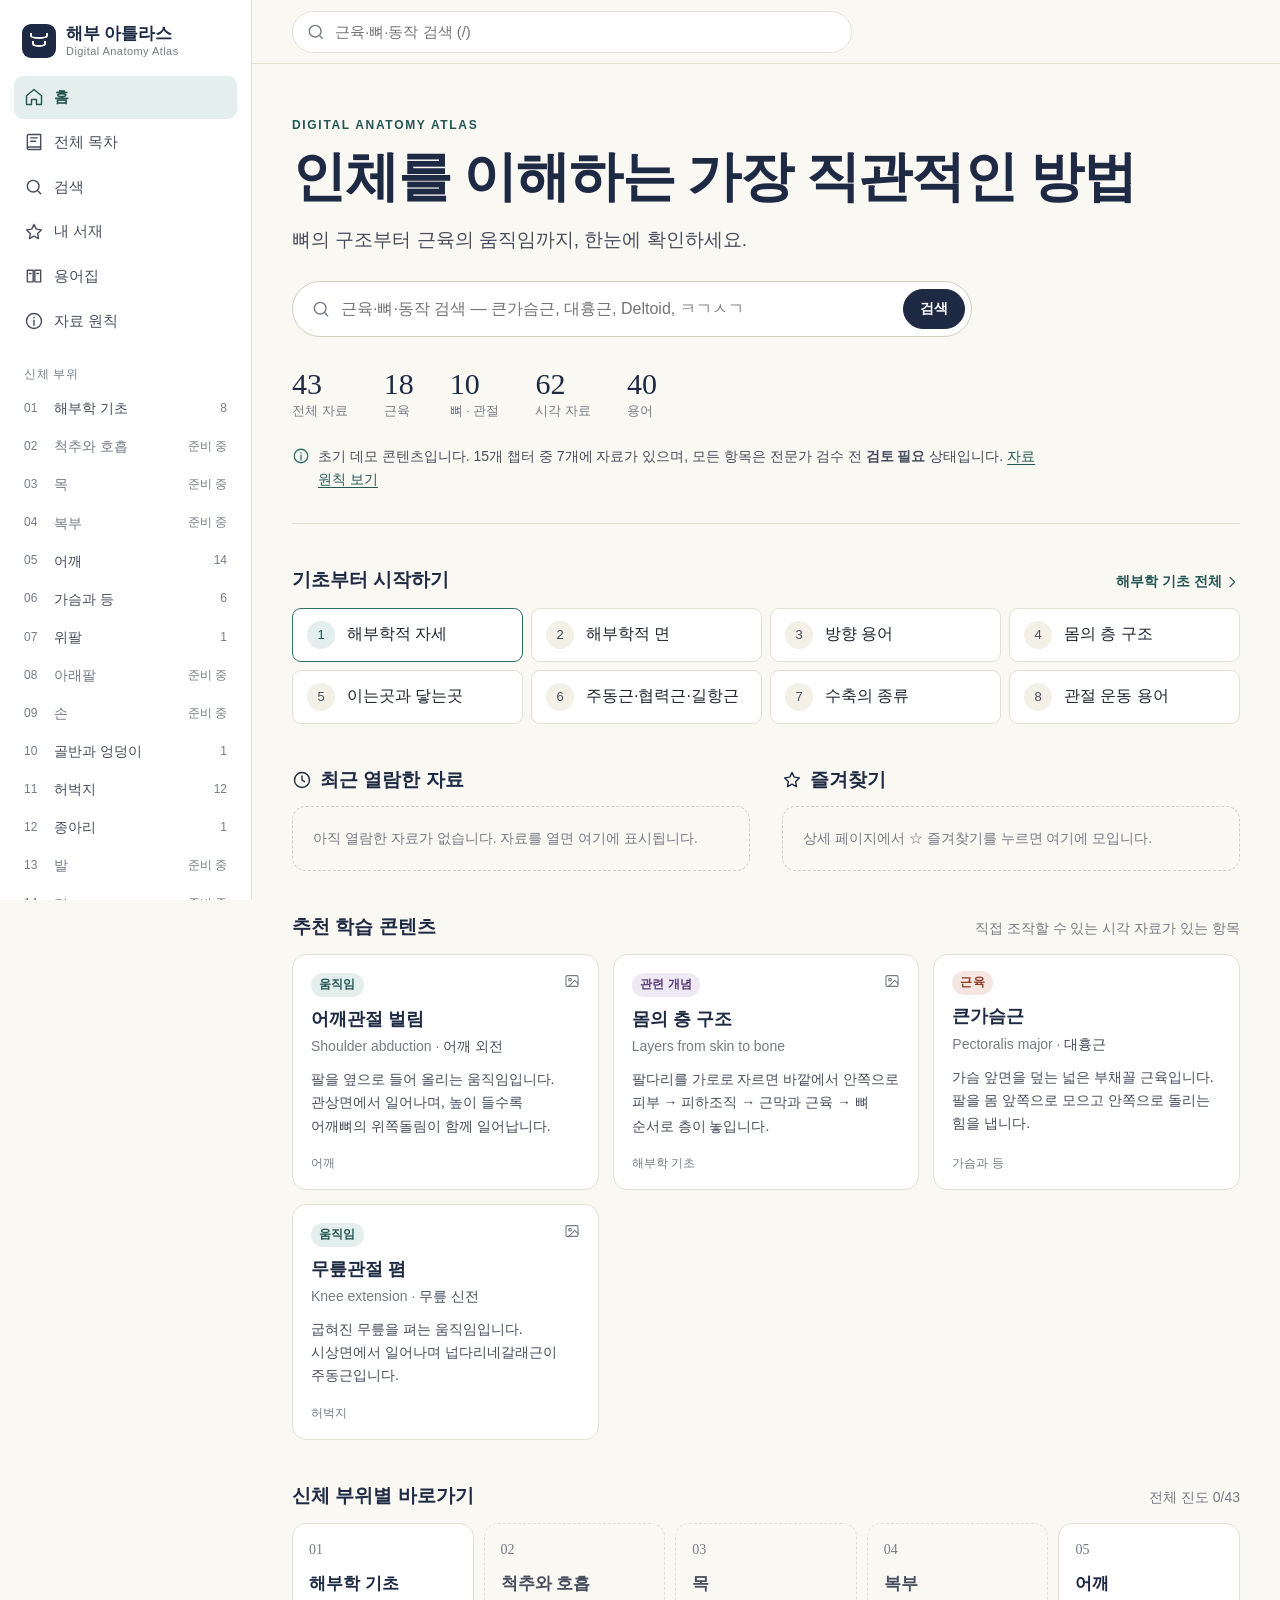
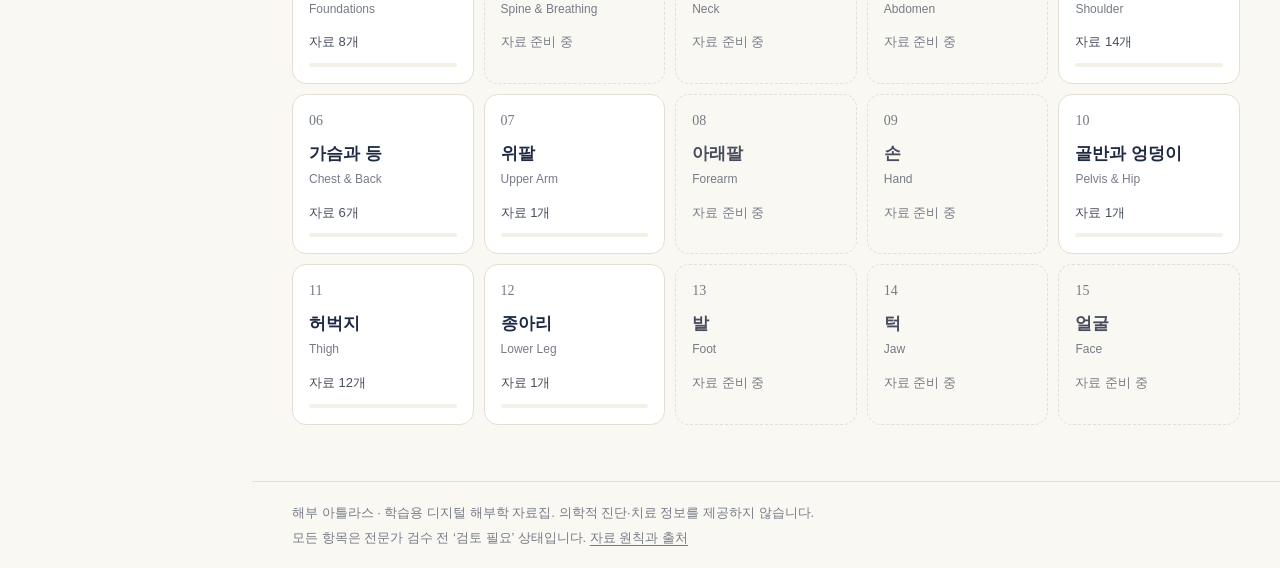
==== index.html @ 22fb19ae "백업: 전수 보완 작업 전 상태 (어깨세모근 도판·3D 모델 포함) Co-Authored-By: Claude Opus 5.5 <noreply@anthropic.com>" ====
<!doctype html>
<html lang="ko">
<head>
  <meta charset="utf-8">
  <meta name="viewport" content="width=device-width, initial-scale=1, viewport-fit=cover">
  <title>해부 아틀라스 — 디지털 해부학 자료집</title>
  <meta name="description" content="뼈의 구조부터 근육의 움직임까지 — 검색하고, 겹쳐 보고, 프레임 단위로 움직임을 학습하는 디지털 해부학 아틀라스">
  <meta name="theme-color" content="#FAF8F3">
  <link rel="icon" href="data:image/svg+xml,%3Csvg xmlns='http://www.w3.org/2000/svg' viewBox='0 0 32 32'%3E%3Crect width='32' height='32' rx='7' fill='%231E2A44'/%3E%3Cpath d='M16 6v20M9 11c4 2 10 2 14 0M10 19c4 2 8 2 12 0' stroke='%23FAF8F3' stroke-width='2.4' fill='none' stroke-linecap='round'/%3E%3C/svg%3E">
  <link rel="stylesheet" href="assets/css/app.css">
</head>
<body>
  <a class="skip" href="#view">본문 바로가기</a>
  <div class="app">
    <aside class="sidebar" aria-label="주 메뉴">
      <a class="brand" href="#/" aria-label="해부 아틀라스 홈">
        <span class="brand-mark" aria-hidden="true"></span>
        <span class="brand-text">해부 아틀라스<small>Digital Anatomy Atlas</small></span>
      </a>
      <nav class="side-nav" id="side-nav"></nav>
      <p class="side-label">신체 부위</p>
      <nav class="side-chapters" id="side-chapters" aria-label="신체 부위"></nav>
    </aside>

    <div class="main-col">
      <header class="topbar">
        <a class="brand brand-compact" href="#/" aria-label="해부 아틀라스 홈">
          <span class="brand-mark" aria-hidden="true"></span><span class="brand-text">해부 아틀라스</span>
        </a>
        <form class="top-search" id="top-search" role="search">
          <svg class="ico" viewBox="0 0 24 24" fill="none" stroke="currentColor" stroke-width="1.7" aria-hidden="true"><circle cx="11" cy="11" r="7"/><path d="m20 20-3.5-3.5"/></svg>
          <input type="search" placeholder="근육·뼈·동작 검색 (/)" aria-label="해부학 자료 검색" autocomplete="off" role="combobox" aria-expanded="false" aria-controls="suggest">
          <div class="suggest" id="suggest" role="listbox" hidden></div>
        </form>
      </header>
      <nav class="chapter-strip" id="chapter-strip" aria-label="신체 부위 바로가기"></nav>
      <main id="view" class="view" tabindex="-1">
        <p class="loading">자료를 불러오는 중…</p>
      </main>
      <footer class="footer">
        <p>해부 아틀라스 · 학습용 디지털 해부학 자료집. 의학적 진단·치료 정보를 제공하지 않습니다.</p>
        <p>모든 항목은 전문가 검수 전 ‘검토 필요’ 상태입니다. <a href="#/about">자료 원칙과 출처</a></p>
      </footer>
    </div>
  </div>
  <nav class="tabbar" id="tabbar" aria-label="하단 메뉴"></nav>
  <div class="toast" id="toast" role="status" aria-live="polite"></div>
  <!-- Three.js r170 (MIT) 로컬 사본. CDN으로 바꾸려면 경로를 https://cdn.jsdelivr.net/npm/three@0.170.0/build/three.module.js 등으로 교체 -->
  <script type="importmap">
    { "imports": { "three": "./vendor/three/three.module.js", "three/addons/": "./vendor/three/addons/" } }
  </script>
  <script type="module" src="assets/js/main.js"></script>
</body>
</html>
---- assets/css/app.css ----
/* =========================================================
   해부 아틀라스 — Design System
   Premium Medical Atlas × Minimal Editorial
   ========================================================= */
:root {
  --bg: #faf8f3;
  --surface: #ffffff;
  --surface-2: #f3f0e8;
  --line: #e4dfd3;
  --line-strong: #d2ccbe;
  --ink: #1f2430;
  --ink-2: #474d5c;
  --muted: #767b86;
  --navy: #1e2a44;
  --accent: #2f6f6a;
  --accent-ink: #235551;
  --accent-soft: #e4efed;
  --warm: #b0563f;
  --warn-bg: #fbf1de;
  --warn-ink: #7f540c;
  --ok-bg: #e5f1e6;
  --ok-ink: #2d6a35;
  --radius: 14px;
  --radius-sm: 9px;
  --side-w: 252px;
  --rail-w: 76px;
  --top-h: 64px;
  --tab-h: 62px;
  --gutter: clamp(16px, 4vw, 40px);
  --font: -apple-system, BlinkMacSystemFont, 'Apple SD Gothic Neo', 'Pretendard', 'Noto Sans KR', 'Malgun Gothic', 'Segoe UI', sans-serif;
  --serif: 'Iowan Old Style', 'Apple Garamond', 'Nanum Myeongjo', 'Noto Serif KR', Georgia, serif;
  color-scheme: light;
}

*, *::before, *::after { box-sizing: border-box; }
html { -webkit-text-size-adjust: 100%; scroll-padding-top: calc(var(--top-h) + 16px); }
body {
  margin: 0;
  background: var(--bg);
  color: var(--ink);
  font-family: var(--font);
  font-size: 16px;
  line-height: 1.65;
  word-break: keep-all;          /* 한글 어절 단위 줄바꿈 */
  overflow-wrap: break-word;
  -webkit-font-smoothing: antialiased;
}
h1, h2, h3 { line-height: 1.3; margin: 0; text-wrap: balance; }
p { margin: 0; }
a { color: inherit; text-decoration: none; }
button, input, select, textarea { font: inherit; color: inherit; }
img { max-width: 100%; display: block; }
code { font-family: ui-monospace, SFMono-Regular, Menlo, monospace; font-size: .86em; background: var(--surface-2); padding: .1em .35em; border-radius: 5px; word-break: break-all; }
:focus-visible { outline: 2px solid var(--accent); outline-offset: 2px; border-radius: 6px; }
.ico { width: 20px; height: 20px; flex: none; }
.skip { position: absolute; left: -999px; top: 8px; background: var(--navy); color: #fff; padding: 8px 14px; border-radius: 8px; z-index: 100; }
.skip:focus { left: 8px; }
[hidden] { display: none !important; }

/* ---------------- Layout ---------------- */
.sidebar {
  position: fixed; inset: 0 auto 0 0; width: var(--side-w);
  background: var(--surface); border-right: 1px solid var(--line);
  display: flex; flex-direction: column; padding: 20px 14px; overflow-y: auto; z-index: 30;
}
.main-col { margin-left: var(--side-w); min-height: 100vh; display: flex; flex-direction: column; }
.view { flex: 1; width: 100%; max-width: 1280px; margin: 0 auto; padding: 28px var(--gutter) 56px; outline: none; }
.footer { border-top: 1px solid var(--line); padding: 20px var(--gutter); color: var(--muted); font-size: 13px; display: grid; gap: 4px; }
.footer a { text-decoration: underline; text-underline-offset: 3px; }
.loading { color: var(--muted); padding: 40px 0; }

.brand { display: flex; align-items: center; gap: 10px; padding: 4px 8px 18px; }
.brand-mark {
  width: 34px; height: 34px; border-radius: 9px; background: var(--navy); flex: none; position: relative;
}
.brand-mark::before, .brand-mark::after { content: ''; position: absolute; left: 50%; border: 2px solid var(--bg); border-top: 0; border-radius: 0 0 50% 50%; transform: translateX(-50%); }
.brand-mark::before { top: 9px; width: 18px; height: 6px; }
.brand-mark::after { top: 17px; width: 14px; height: 6px; }
.brand-text { font-weight: 700; font-size: 17px; letter-spacing: -.01em; color: var(--navy); line-height: 1.2; white-space: nowrap; }
.brand-text small { display: block; font-weight: 500; font-size: 11px; color: var(--muted); letter-spacing: .04em; }

.side-nav { display: grid; gap: 2px; }
.side-nav a, .side-chapters a {
  display: flex; align-items: center; gap: 10px; padding: 9px 10px; border-radius: var(--radius-sm);
  color: var(--ink-2); font-size: 15px;
}
.side-nav a:hover, .side-chapters a:hover { background: var(--surface-2); color: var(--ink); }
.side-nav a.active, .side-chapters a.active { background: var(--accent-soft); color: var(--accent-ink); font-weight: 600; }
.side-label { font-size: 12px; color: var(--muted); letter-spacing: .06em; padding: 22px 10px 6px; }
.side-chapters { display: grid; gap: 1px; }
.side-chapters a { padding: 7px 10px; font-size: 14px; }
.sc-no { font-variant-numeric: tabular-nums; color: var(--muted); font-size: 12px; width: 20px; }
.sc-title { flex: 1; }
.sc-meta { font-size: 12px; color: var(--muted); }
.side-chapters a.is-empty .sc-title { color: var(--muted); }

.topbar {
  position: sticky; top: 0; z-index: 20; height: var(--top-h);
  display: flex; align-items: center; gap: 16px; padding: 0 var(--gutter);
  background: color-mix(in srgb, var(--bg) 92%, transparent); backdrop-filter: blur(10px);
  border-bottom: 1px solid var(--line);
}
.brand-compact { display: none; padding: 0; }
.top-search { position: relative; flex: 1; max-width: 560px; display: flex; align-items: center; }
.top-search > .ico { position: absolute; left: 14px; color: var(--muted); pointer-events: none; }
.top-search input {
  width: 100%; height: 42px; padding: 0 14px 0 42px; border: 1px solid var(--line); border-radius: 999px;
  background: var(--surface); font-size: 15px;
}
.top-search input:focus { outline: none; border-color: var(--accent); box-shadow: 0 0 0 3px var(--accent-soft); }
body.on-search .top-search { visibility: hidden; }
.suggest {
  position: absolute; top: 48px; left: 0; right: 0; background: var(--surface); border: 1px solid var(--line);
  border-radius: var(--radius); padding: 6px; box-shadow: 0 10px 30px rgba(31, 36, 48, .08); z-index: 40;
}
.suggest a { display: flex; align-items: baseline; gap: 10px; padding: 9px 12px; border-radius: 8px; }
.suggest a:hover, .suggest a.on { background: var(--surface-2); }
.suggest strong { font-weight: 600; }
.suggest span { color: var(--muted); font-size: 13px; flex: 1; white-space: nowrap; overflow: hidden; text-overflow: ellipsis; }
.suggest em { font-style: normal; font-size: 12px; color: var(--accent-ink); }
.suggest .sg-all { color: var(--accent-ink); font-size: 14px; border-top: 1px solid var(--line); border-radius: 0 0 8px 8px; margin-top: 4px; }

.chapter-strip { display: none; }
.tabbar { display: none; }

/* ---------------- Typography blocks ---------------- */
.eyebrow { font-size: 12px; letter-spacing: .14em; text-transform: uppercase; color: var(--accent-ink); font-weight: 600; margin-bottom: 10px; }
.page-head { margin-bottom: 28px; max-width: 760px; }
.page-title { font-family: var(--serif); font-weight: 600; font-size: clamp(24px, 4.4vw, 40px); color: var(--navy); letter-spacing: -.01em; }
.page-sub { color: var(--ink-2); margin-top: 10px; font-size: 16px; }
.block { margin-top: 44px; }
.block-head { display: flex; align-items: baseline; justify-content: space-between; gap: 12px; margin-bottom: 14px; flex-wrap: wrap; }
.block-title { font-size: 19px; font-weight: 700; color: var(--navy); display: flex; align-items: center; gap: 8px; margin-bottom: 14px; }
.block-head .block-title { margin-bottom: 0; }
.block-sub { color: var(--muted); font-size: 14px; }
.text-link { color: var(--accent-ink); font-size: 14px; font-weight: 600; display: inline-flex; align-items: center; gap: 2px; }
.text-link .ico { width: 16px; height: 16px; }
.text-link:hover { text-decoration: underline; text-underline-offset: 3px; }
.fine { font-size: 13px; color: var(--muted); margin-top: 10px; }
.muted { color: var(--muted); }
.count { font-size: 12px; color: var(--muted); font-weight: 500; margin-left: 4px; font-variant-numeric: tabular-nums; }

/* ---------------- Hero (dashboard) ---------------- */
.hero { padding: 24px 0 8px; border-bottom: 1px solid var(--line); padding-bottom: 32px; }
.hero-title { font-family: var(--serif); font-weight: 600; color: var(--navy); font-size: clamp(24px, 7.6vw, 54px); letter-spacing: -.02em; line-height: 1.18; }
.br-sm { display: none; }
.hero-sub { color: var(--ink-2); font-size: clamp(16px, 2vw, 19px); margin-top: 14px; }
.hero-search { margin-top: 26px; display: flex; align-items: center; gap: 8px; max-width: 680px; background: var(--surface); border: 1px solid var(--line-strong); border-radius: 999px; padding: 6px 6px 6px 18px; }
.hero-search:focus-within { border-color: var(--accent); box-shadow: 0 0 0 3px var(--accent-soft); }
.hero-search .ico { color: var(--muted); }
.hero-search input { flex: 1; min-width: 0; border: 0; outline: none; background: transparent; height: 42px; font-size: 16px; }
.stats { display: flex; flex-wrap: wrap; gap: 10px 36px; margin: 30px 0 0; }
.stats div { display: flex; flex-direction: column-reverse; }
.stats dt { color: var(--muted); font-size: 13px; }
.stats dd { margin: 0; font-family: var(--serif); font-size: 30px; color: var(--navy); font-variant-numeric: tabular-nums; line-height: 1.1; }
.hero-note { display: flex; gap: 8px; margin-top: 24px; font-size: 14px; color: var(--ink-2); max-width: 760px; }
.hero-note .ico { color: var(--accent); margin-top: 2px; width: 18px; height: 18px; }
.hero-note a { color: var(--accent-ink); text-decoration: underline; text-underline-offset: 3px; }

.path { list-style: none; padding: 0; margin: 0; display: grid; grid-template-columns: repeat(auto-fill, minmax(200px, 1fr)); gap: 8px; counter-reset: p; }
.path a { display: flex; align-items: center; gap: 12px; padding: 12px 14px; background: var(--surface); border: 1px solid var(--line); border-radius: var(--radius-sm); font-weight: 500; }
.path a:hover { border-color: var(--line-strong); }
.path-no { width: 28px; height: 28px; border-radius: 50%; display: grid; place-items: center; background: var(--surface-2); font-size: 13px; color: var(--ink-2); flex: none; font-variant-numeric: tabular-nums; }
.path-no .ico { width: 16px; height: 16px; }
.path li.done .path-no { background: var(--accent); color: #fff; }
.path li.next a { border-color: var(--accent); }
.path li.next .path-no { background: var(--accent-soft); color: var(--accent-ink); }
.two-col { display: grid; gap: 0 32px; grid-template-columns: 1fr 1fr; }
.muted-box { color: var(--muted); font-size: 14px; padding: 20px; border: 1px dashed var(--line-strong); border-radius: var(--radius); }

/* ---------------- Cards & grids ---------------- */
.grid { display: grid; gap: 14px; }
.grid-cards { grid-template-columns: repeat(auto-fill, minmax(240px, 1fr)); }
.grid-2 { grid-template-columns: repeat(2, minmax(0, 1fr)); }
.grid-tiles { grid-template-columns: repeat(auto-fill, minmax(168px, 1fr)); gap: 10px; }
.card { background: var(--surface); border: 1px solid var(--line); border-radius: var(--radius); transition: border-color .15s; }
.card:hover { border-color: var(--line-strong); }
.item-card { display: flex; flex-direction: column; padding: 16px 18px; gap: 4px; min-height: 100%; }
.card-top { display: flex; align-items: center; justify-content: space-between; margin-bottom: 6px; }
.card-flags { display: flex; gap: 4px; color: var(--muted); }
.card-flags .ico { width: 16px; height: 16px; }
.flag-done { color: var(--accent); }
.flag-fav { color: var(--warm); }
.flag-fav .ico { fill: currentColor; }
.card-title { font-size: 18px; font-weight: 700; color: var(--navy); }
.card-sub { font-size: 14px; color: var(--muted); }
.card-sub .old { color: var(--ink-2); }
.card-desc { font-size: 14px; color: var(--ink-2); margin-top: 6px; display: -webkit-box; -webkit-line-clamp: 3; -webkit-box-orient: vertical; overflow: hidden; }
.card-foot { margin-top: auto; padding-top: 12px; font-size: 12px; color: var(--muted); display: flex; justify-content: space-between; gap: 8px; flex-wrap: wrap; }
.reason { color: var(--accent-ink); }
.item-card.compact .card-title { font-size: 16px; }

.cat { font-size: 12px; font-weight: 600; padding: 2px 8px; border-radius: 999px; background: var(--surface-2); color: var(--ink-2); letter-spacing: .02em; }
.cat-muscle { background: #f6e6e1; color: #8e3f2c; }
.cat-bone { background: #eeebe3; color: #5a5446; }
.cat-joint { background: #e5eaf3; color: #2f4370; }
.cat-movement { background: var(--accent-soft); color: var(--accent-ink); }
.cat-concept { background: #efe9f4; color: #5a3d76; }

.badge { font-size: 12px; font-weight: 600; padding: 2px 8px; border-radius: 6px; }
.badge-warn { background: var(--warn-bg); color: var(--warn-ink); }
.badge-ok { background: var(--ok-bg); color: var(--ok-ink); }

.chapter-tile { display: flex; flex-direction: column; padding: 14px 16px 16px; gap: 2px; }
.tile-no { font-family: var(--serif); color: var(--muted); font-size: 14px; font-variant-numeric: tabular-nums; }
.tile-title { font-weight: 700; font-size: 17px; color: var(--navy); margin-top: 6px; }
.tile-en { font-size: 12px; color: var(--muted); }
.tile-count { font-size: 13px; color: var(--ink-2); margin-top: 10px; margin-bottom: 8px; }
.chapter-tile.is-empty { background: transparent; border-style: dashed; }
.chapter-tile.is-empty .tile-title { color: var(--ink-2); }
.chapter-tile.is-empty .tile-count { color: var(--muted); }

.progress { height: 4px; background: var(--surface-2); border-radius: 99px; overflow: hidden; }
.progress span { display: block; height: 100%; background: var(--accent); border-radius: 99px; }

.chips { display: flex; flex-wrap: wrap; gap: 6px; }
.chip { display: inline-flex; align-items: baseline; gap: 6px; padding: 5px 12px; border-radius: 999px; border: 1px solid var(--line); background: var(--surface); font-size: 14px; color: var(--navy); }
a.chip:hover { border-color: var(--accent); color: var(--accent-ink); }
.chip-note { font-size: 12px; color: var(--muted); }
.chip-muted { color: var(--muted); border-style: dashed; }

.btn {
  display: inline-flex; align-items: center; justify-content: center; gap: 6px; height: 40px; padding: 0 16px;
  border-radius: 999px; border: 1px solid var(--line-strong); background: var(--surface); cursor: pointer;
  font-size: 14px; font-weight: 600; color: var(--navy); white-space: nowrap;
}
.btn:hover { border-color: var(--navy); }
.btn .ico { width: 18px; height: 18px; }
.btn-primary { background: var(--navy); border-color: var(--navy); color: #fff; }
.btn-primary:hover { background: #2a3a5c; }
.btn-ghost { background: transparent; }
.btn-on { background: var(--accent-soft); border-color: var(--accent); color: var(--accent-ink); }
.btn-on[data-fav] .ico { fill: currentColor; }

.empty { text-align: center; padding: 56px 20px; border: 1px dashed var(--line-strong); border-radius: var(--radius); background: var(--surface); }
.empty-title { font-size: 18px; font-weight: 700; color: var(--navy); }
.empty-text { color: var(--ink-2); margin: 8px auto 18px; max-width: 520px; font-size: 15px; }
.warn-box { margin-top: 14px; display: flex; gap: 8px; align-items: flex-start; background: var(--warn-bg); color: var(--warn-ink); padding: 10px 14px; border-radius: var(--radius-sm); font-size: 14px; }

.crumbs { display: flex; align-items: center; gap: 4px; font-size: 13px; color: var(--muted); margin-bottom: 18px; flex-wrap: wrap; }
.crumbs a:hover { color: var(--accent-ink); }
.crumbs .ico { width: 14px; height: 14px; }

/* tabs */
.tabs { display: flex; gap: 4px; border-bottom: 1px solid var(--line); margin-bottom: 20px; }
.tabs-scroll { overflow-x: auto; scrollbar-width: none; }
.tabs-scroll::-webkit-scrollbar { display: none; }
.tabs [role=tab] {
  display: inline-flex; align-items: center; gap: 6px; padding: 10px 14px; border: 0; background: none; cursor: pointer;
  font-size: 15px; color: var(--ink-2); border-bottom: 2px solid transparent; margin-bottom: -1px; white-space: nowrap;
}
.tabs [role=tab]:hover { color: var(--ink); }
.tabs [role=tab][aria-selected=true] { color: var(--navy); border-bottom-color: var(--navy); font-weight: 600; }
.tabs [role=tab] .ico { width: 18px; height: 18px; }

.pager { display: grid; grid-template-columns: 1fr 1fr; gap: 12px; margin-top: 48px; padding-top: 20px; border-top: 1px solid var(--line); }
.pager-link { display: flex; align-items: center; gap: 10px; padding: 14px 16px; border: 1px solid var(--line); border-radius: var(--radius); background: var(--surface); font-weight: 600; color: var(--navy); }
.pager-link:hover { border-color: var(--line-strong); }
.pager-link small { display: block; font-weight: 400; color: var(--muted); font-size: 12px; }
.pager-link.next { justify-content: flex-end; text-align: right; }

/* ---------------- Chapter & TOC ---------------- */
.chapter-progress { display: flex; align-items: center; gap: 12px; margin-top: 16px; font-size: 13px; color: var(--muted); }
.chapter-progress .progress { flex: 0 1 240px; }
.fn-groups { display: grid; gap: 10px; grid-template-columns: repeat(auto-fill, minmax(280px, 1fr)); }
.fn-group { background: var(--surface); border: 1px solid var(--line); border-radius: var(--radius); padding: 14px 16px; }
.fn-group h3 { font-size: 15px; color: var(--navy); margin-bottom: 10px; }

.toc { list-style: none; padding: 0; margin: 0; display: grid; gap: 12px; }
.toc-item { background: var(--surface); border: 1px solid var(--line); border-radius: var(--radius); padding: 16px 18px; display: grid; gap: 10px; }
.toc-head { display: flex; align-items: center; gap: 14px; }
.toc-titles { flex: 1; display: flex; align-items: baseline; gap: 10px; flex-wrap: wrap; }
.toc-title { font-size: 18px; font-weight: 700; color: var(--navy); }
.toc-title:hover { color: var(--accent-ink); }
.toc-count { font-size: 13px; color: var(--muted); font-variant-numeric: tabular-nums; }
.toc-cats { display: grid; gap: 6px; }
.toc-cat { display: grid; grid-template-columns: 96px 1fr; gap: 10px; font-size: 14px; }
.toc-cat-label { color: var(--muted); }
.toc-cat-label:hover { color: var(--accent-ink); }
.toc-links { display: flex; flex-wrap: wrap; gap: 4px 14px; }
.toc-links a { color: var(--ink-2); }
.toc-links a:hover { color: var(--accent-ink); text-decoration: underline; text-underline-offset: 3px; }
.toc-links a.done::after { content: ' ✓'; color: var(--accent); }
.toc-empty { color: var(--muted); font-size: 14px; }

/* ---------------- Detail ---------------- */
.detail-head { margin-bottom: 24px; }
.detail-meta { display: flex; align-items: center; gap: 8px; flex-wrap: wrap; margin-bottom: 12px; }
.meta-part { font-size: 13px; color: var(--muted); }
.detail-title { font-family: var(--serif); font-weight: 600; color: var(--navy); font-size: clamp(30px, 5vw, 46px); letter-spacing: -.015em; }
.names { display: flex; flex-wrap: wrap; gap: 6px 28px; margin: 14px 0 0; }
.names div { display: flex; flex-direction: column; }
.names dt { font-size: 12px; color: var(--muted); }
.names dd { margin: 0; font-size: 16px; color: var(--ink); }
.detail-actions { display: flex; flex-wrap: wrap; gap: 8px; margin-top: 20px; }
.lead { font-size: 17px; color: var(--ink-2); margin-bottom: 20px; max-width: 720px; }
.detail-grid { display: grid; grid-template-columns: minmax(0, 1fr) 400px; gap: 32px; align-items: start; }
.detail-side { position: sticky; top: calc(var(--top-h) + 16px); max-height: calc(100vh - var(--top-h) - 32px); overflow-y: auto; display: grid; gap: 8px; padding-right: 4px; scrollbar-width: thin; }

.acc { background: var(--surface); border: 1px solid var(--line); border-radius: var(--radius-sm); }
.acc summary { display: flex; justify-content: space-between; align-items: center; gap: 8px; padding: 12px 16px; cursor: pointer; list-style: none; font-weight: 600; font-size: 15px; color: var(--navy); }
.acc summary span { display: inline-flex; align-items: center; gap: 6px; }
.acc summary::-webkit-details-marker { display: none; }
.acc-chev { width: 16px; height: 16px; color: var(--muted); transition: transform .15s; }
.acc[open] .acc-chev { transform: rotate(90deg); }
.acc-body { padding: 0 16px 14px; font-size: 15px; color: var(--ink-2); }
.acc-body p + p { margin-top: 8px; }
.bullets { margin: 0; padding-left: 18px; display: grid; gap: 4px; }
.bullets li::marker { color: var(--accent); }
.steps { margin: 0; padding-left: 20px; display: grid; gap: 10px; }
.steps strong { color: var(--navy); }
.steps p { font-size: 14px; }
.memo { width: 100%; border: 1px solid var(--line); border-radius: var(--radius-sm); padding: 10px 12px; resize: vertical; background: var(--bg); font-size: 15px; }
.memo:focus { outline: none; border-color: var(--accent); }

.review-box { border-radius: var(--radius-sm); padding: 10px 12px; font-size: 14px; }
.review-warn { background: var(--warn-bg); color: var(--warn-ink); }
.review-ok { background: var(--ok-bg); color: var(--ok-ink); }
.review-head { display: flex; align-items: center; gap: 8px; font-weight: 600; margin-bottom: 4px; }
.sources { margin: 12px 0 0; padding-left: 20px; display: grid; gap: 8px; font-size: 14px; }
.sources a { color: var(--accent-ink); text-decoration: underline; text-underline-offset: 3px; overflow-wrap: anywhere; }
.src-pub, .src-note { display: block; font-size: 12px; color: var(--muted); }

.depth { margin-top: 12px; }
.depth-title { font-size: 12px; color: var(--muted); }
.depth-steps { list-style: none; padding: 0; margin: 6px 0 4px; display: flex; gap: 3px; }
.depth-steps li { flex: 1; text-align: center; font-size: 12px; padding: 6px 2px; background: var(--surface-2); color: var(--muted); border-radius: 5px; line-height: 1.3; }
.depth-steps li.on { background: var(--navy); color: #fff; font-weight: 600; }
.depth-note { font-size: 12px; color: var(--muted); }

/* ---------------- Viewer ---------------- */
.visual .tabs { margin-bottom: 14px; }
.viewer { background: var(--surface); border: 1px solid var(--line); border-radius: var(--radius); overflow: hidden; outline: none; }
.viewer:focus-visible { box-shadow: 0 0 0 2px var(--accent); }
.stage {
  position: relative; aspect-ratio: 1 / 1; max-height: min(68vh, 620px); margin: 0 auto; width: 100%;
  background:
    linear-gradient(var(--surface-2) 1px, transparent 1px) 0 0 / 40px 40px,
    linear-gradient(90deg, var(--surface-2) 1px, transparent 1px) 0 0 / 40px 40px,
    #fdfcf9;
}
.stage-img { position: absolute; inset: 0; width: 100%; height: 100%; object-fit: contain; user-select: none; -webkit-user-drag: none; transition: opacity .12s; }
.trail { position: absolute; inset: 0; }
.trail .stage-img { opacity: .22; }
.draggable { cursor: grab; touch-action: pan-y; }
.draggable:active { cursor: grabbing; }
.stage-caption { display: flex; flex-direction: column; padding: 10px 14px; font-size: 12px; color: var(--muted); border-bottom: 1px solid var(--line); min-height: 58px; }
.stage-caption strong { color: var(--navy); font-size: 14px; }
.stage-note { padding: 10px 14px; font-size: 13px; color: var(--muted); border-top: 1px solid var(--line); }
.controls { border-top: 1px solid var(--line); padding: 12px 14px; display: grid; gap: 10px; }
.ctrl-row { display: flex; align-items: center; gap: 8px; }
.ctrl-row-wrap { flex-wrap: wrap; }
.ctrl-label { font-size: 13px; color: var(--muted); margin-right: 4px; }
.ibtn { width: 40px; height: 40px; flex: none; display: grid; place-items: center; border-radius: 50%; border: 1px solid var(--line); background: var(--surface); cursor: pointer; color: var(--navy); }
.ibtn:hover { border-color: var(--navy); }
.ibtn-primary { background: var(--navy); color: #fff; border-color: var(--navy); width: 44px; height: 44px; }
.ibtn-primary:hover { background: #2a3a5c; }
.ibtn .ico { width: 18px; height: 18px; }
.range { flex: 1; min-width: 60px; accent-color: var(--accent); height: 28px; }
.range-sm { max-width: 120px; }
.frame-input { display: flex; align-items: center; gap: 4px; font-size: 13px; color: var(--muted); white-space: nowrap; }
.frame-input input { width: 52px; height: 34px; border: 1px solid var(--line); border-radius: 8px; text-align: center; background: var(--bg); font-variant-numeric: tabular-nums; }
.time { font-size: 13px; color: var(--muted); font-variant-numeric: tabular-nums; min-width: 52px; }
.seg { display: inline-flex; border: 1px solid var(--line); border-radius: 999px; padding: 2px; background: var(--bg); }
.seg-wrap { flex-wrap: wrap; border-radius: 14px; }
.seg button { border: 0; background: none; padding: 6px 12px; border-radius: 999px; cursor: pointer; font-size: 13px; color: var(--ink-2); font-variant-numeric: tabular-nums; display: inline-flex; flex-direction: column; align-items: center; line-height: 1.25; }
.seg button small { font-size: 10px; color: var(--muted); }
.seg button[aria-pressed=true] { background: var(--navy); color: #fff; }
.seg button:disabled { cursor: not-allowed; opacity: .55; }
.tbtn { display: inline-flex; align-items: center; gap: 6px; height: 36px; padding: 0 12px; border: 1px solid var(--line); border-radius: 999px; background: var(--surface); cursor: pointer; font-size: 13px; color: var(--ink-2); }
.tbtn .ico { width: 16px; height: 16px; }
.tbtn[aria-pressed=true] { background: var(--accent-soft); border-color: var(--accent); color: var(--accent-ink); font-weight: 600; }
.pill { border: 1px solid var(--line); background: var(--surface); border-radius: 999px; padding: 4px 12px; font-size: 13px; cursor: pointer; color: var(--ink-2); }
.pill:hover { border-color: var(--line-strong); }
.pill[aria-pressed=true] { background: var(--navy); color: #fff; border-color: var(--navy); }
.preset-row { display: flex; flex-wrap: wrap; align-items: center; gap: 6px; }
.ctrl-grid { display: grid; grid-template-columns: 1fr 1fr; gap: 10px; }
.ctrl-grid label { display: grid; gap: 4px; font-size: 13px; color: var(--muted); }
.ctrl-grid .span-2 { grid-column: span 2; }
.ctrl-grid output { color: var(--navy); font-weight: 600; }
select { height: 38px; border: 1px solid var(--line); border-radius: 8px; padding: 0 10px; background: var(--surface); }
.layer-list { list-style: none; padding: 0; margin: 0; display: grid; gap: 4px; }
.layer-list li { display: flex; align-items: center; gap: 10px; padding: 6px 0; border-top: 1px solid var(--surface-2); }
.layer-list li:first-child { border-top: 0; }
.switch { flex: 1; display: flex; align-items: center; gap: 10px; cursor: pointer; font-size: 14px; color: var(--ink); }
.switch input { position: absolute; opacity: 0; width: 1px; height: 1px; }
.switch span { width: 36px; height: 22px; border-radius: 99px; background: var(--line-strong); position: relative; flex: none; transition: background .15s; }
.switch span::after { content: ''; position: absolute; top: 3px; left: 3px; width: 16px; height: 16px; border-radius: 50%; background: #fff; transition: transform .15s; }
.switch input:checked + span { background: var(--accent); }
.switch input:checked + span::after { transform: translateX(14px); }
.switch input:focus-visible + span { outline: 2px solid var(--accent); outline-offset: 2px; }
.switch input:disabled + span { opacity: .5; }

.media-notice { display: flex; gap: 8px; align-items: flex-start; font-size: 13px; color: var(--ink-2); margin-top: 10px; background: var(--surface-2); padding: 10px 12px; border-radius: var(--radius-sm); }
.media-notice .ico { width: 16px; height: 16px; color: var(--accent); margin-top: 2px; }
.media-placeholder { border: 1px dashed var(--line-strong); border-radius: var(--radius); padding: 32px 24px; text-align: center; background: var(--surface); }
.ph-icon { color: var(--muted); display: grid; place-items: center; }
.ph-icon .ico { width: 34px; height: 34px; }
.ph-title { font-weight: 700; color: var(--navy); margin-top: 10px; font-size: 17px; }
.ph-text { color: var(--ink-2); font-size: 14px; max-width: 460px; margin: 6px auto 14px; }
.ph-slots { list-style: none; padding: 0; margin: 0 auto 14px; display: flex; flex-wrap: wrap; justify-content: center; gap: 6px; }
.ph-slots li { font-size: 12px; padding: 4px 10px; border: 1px dashed var(--line-strong); border-radius: 6px; color: var(--muted); }
.ph-hint { font-size: 12px; color: var(--muted); }
.linked-move { margin-top: 24px; }
.linked-head { display: flex; align-items: baseline; justify-content: space-between; gap: 12px; margin-bottom: 10px; flex-wrap: wrap; }
.linked-head h3 { font-size: 16px; color: var(--navy); }

/* ---------------- Search / library / glossary ---------------- */
.search-panel { display: grid; gap: 12px; margin-bottom: 8px; }
.search-input { position: relative; display: flex; align-items: center; }
.search-input .ico { position: absolute; left: 16px; color: var(--muted); }
.search-input input { width: 100%; height: 52px; border: 1px solid var(--line-strong); border-radius: 14px; padding: 0 16px 0 46px; font-size: 17px; background: var(--surface); }
.search-input input:focus { outline: none; border-color: var(--accent); box-shadow: 0 0 0 3px var(--accent-soft); }
.search-inline { max-width: 520px; margin-bottom: 10px; }
.search-inline input { height: 44px; font-size: 15px; }
.filters { display: flex; flex-wrap: wrap; gap: 10px 16px; align-items: center; }
.filters label { display: inline-flex; align-items: center; gap: 8px; font-size: 14px; color: var(--ink-2); }
.filters .check input { accent-color: var(--accent); width: 18px; height: 18px; }
.result-count { color: var(--muted); font-size: 14px; margin: 14px 0 -20px; }
.gloss-hits { list-style: none; padding: 0; margin: 0; display: grid; gap: 8px; }
.gloss-hits li { display: flex; flex-wrap: wrap; align-items: baseline; gap: 4px 12px; padding: 12px 16px; background: var(--surface); border: 1px solid var(--line); border-radius: var(--radius-sm); }
.gloss-hits strong { color: var(--navy); }
.gloss-hits .old, .gloss-hits .en { color: var(--muted); font-size: 14px; }
.gloss-hits .def { flex-basis: 100%; font-size: 14px; color: var(--ink-2); }

.rows { list-style: none; padding: 0; margin: 0; display: grid; gap: 6px; }
.rows li > a, .rows li.is-empty { display: grid; grid-template-columns: 1fr auto auto; align-items: center; gap: 4px 14px; padding: 12px 16px; background: var(--surface); border: 1px solid var(--line); border-radius: var(--radius-sm); }
.rows li.is-empty { background: transparent; border-style: dashed; grid-template-columns: 1fr auto; }
.rows li > a:hover { border-color: var(--line-strong); }
.rows strong { color: var(--navy); }
.rows span, .rows time { font-size: 13px; color: var(--muted); }
.progress-rows li > a { grid-template-columns: 1fr auto; }
.progress-rows .progress { grid-column: span 2; }
.progress-summary { display: grid; grid-template-columns: auto 1fr; align-items: baseline; gap: 4px 14px; margin-bottom: 20px; }
.progress-summary strong { font-family: var(--serif); font-size: 36px; color: var(--navy); }
.progress-summary span { color: var(--muted); }
.progress-summary .progress { grid-column: span 2; height: 6px; }
.notes { list-style: none; padding: 0; margin: 0; display: grid; gap: 8px; }
.notes li { background: var(--surface); border: 1px solid var(--line); border-radius: var(--radius-sm); padding: 14px 16px; }
.notes a { display: flex; justify-content: space-between; gap: 10px; }
.notes a strong { color: var(--navy); }
.notes time { font-size: 13px; color: var(--muted); }
.notes p { margin-top: 6px; white-space: pre-wrap; color: var(--ink-2); font-size: 15px; }
.clear-row { margin-top: 20px; }

.table-wrap { margin-top: 30px; border: 1px solid var(--line); border-radius: var(--radius); overflow: hidden; background: var(--surface); }
.gloss { width: 100%; border-collapse: collapse; font-size: 14px; }
.gloss th { text-align: left; font-weight: 600; color: var(--muted); font-size: 12px; padding: 10px 14px; background: var(--surface-2); }
.gloss td { padding: 10px 14px; border-top: 1px solid var(--line); vertical-align: top; color: var(--ink-2); }
.gloss td strong { color: var(--navy); }
.gloss td a { color: var(--accent-ink); text-decoration: underline; text-underline-offset: 3px; }

.prose { max-width: 760px; }
.prose h2 { font-size: 19px; color: var(--navy); margin: 32px 0 8px; }
.prose p, .prose li { color: var(--ink-2); }
.prose ul { padding-left: 20px; display: grid; gap: 6px; }

.toast { position: fixed; left: 50%; bottom: 28px; transform: translate(-50%, 20px); background: var(--navy); color: #fff; padding: 10px 18px; border-radius: 999px; font-size: 14px; opacity: 0; pointer-events: none; transition: opacity .2s, transform .2s; z-index: 60; white-space: nowrap; }
.toast.show { opacity: 1; transform: translate(-50%, 0); }

/* =========================================================
   Responsive
   ========================================================= */
@media (max-width: 1199px) {
  .detail-grid { grid-template-columns: minmax(0, 1fr); }
  .detail-side { position: static; max-height: none; overflow: visible; padding: 0; }
}

/* Tablet: 사이드바를 아이콘 레일로 축소 */
@media (max-width: 1023px) {
  .sidebar { width: var(--rail-w); padding: 16px 10px; align-items: center; }
  .sidebar .brand { padding: 0 0 16px; }
  .sidebar .brand-text, .side-label, .side-chapters { display: none; }
  .side-nav a { flex-direction: column; gap: 2px; font-size: 11px; padding: 8px 4px; width: 60px; text-align: center; }
  .main-col { margin-left: var(--rail-w); }
  .chapter-strip {
    display: flex; gap: 6px; overflow-x: auto; padding: 10px var(--gutter); border-bottom: 1px solid var(--line);
    scrollbar-width: none; background: var(--bg); position: sticky; top: var(--top-h); z-index: 15;
  }
  .chapter-strip::-webkit-scrollbar { display: none; }
  .chapter-strip a { flex: none; padding: 6px 14px; border: 1px solid var(--line); border-radius: 999px; font-size: 14px; background: var(--surface); white-space: nowrap; color: var(--ink-2); }
  .chapter-strip a.is-empty { background: transparent; color: var(--muted); border-style: dashed; }
  .chapter-strip a.active { background: var(--navy); color: #fff; border-color: var(--navy); }
  html { scroll-padding-top: calc(var(--top-h) + 70px); }
}

/* Mobile: 하단 탭바 + 상단 검색 */
@media (max-width: 767px) {
  :root { --top-h: 58px; }
  .sidebar { display: none; }
  .main-col { margin-left: 0; padding-bottom: calc(var(--tab-h) + env(safe-area-inset-bottom)); }
  .topbar { gap: 10px; }
  .brand-compact { display: flex; }
  .brand-compact .brand-text { display: none; }
  .brand-compact .brand-mark { width: 30px; height: 30px; }
  .top-search input { height: 40px; font-size: 16px; }
  .view { padding-top: 20px; }
  .tabbar {
    display: flex; position: fixed; left: 0; right: 0; bottom: 0; z-index: 30;
    height: calc(var(--tab-h) + env(safe-area-inset-bottom)); padding-bottom: env(safe-area-inset-bottom);
    background: var(--surface); border-top: 1px solid var(--line);
  }
  .tabbar a { flex: 1; display: flex; flex-direction: column; align-items: center; justify-content: center; gap: 2px; font-size: 11px; color: var(--muted); }
  .tabbar a.active { color: var(--navy); font-weight: 600; }
  .tabbar .ico { width: 22px; height: 22px; }
  .toast { bottom: calc(var(--tab-h) + 16px); }

  .br-sm { display: inline; }
  .hero { padding-top: 8px; }
  .hero-search { padding-left: 14px; }
  .hero-search .btn { padding: 0 14px; }
  .stats { gap: 14px 24px; }
  .stats dd { font-size: 24px; }
  .two-col { grid-template-columns: 1fr; }
  .grid-2 { grid-template-columns: 1fr; }
  .grid-cards { grid-template-columns: 1fr; }
  .grid-tiles { grid-template-columns: repeat(2, minmax(0, 1fr)); }
  .path { grid-template-columns: 1fr; }
  .block { margin-top: 36px; }
  .detail-title { font-size: clamp(24px, 7.4vw, 36px); }
  .detail-actions .btn { flex: 1 1 auto; padding: 0 12px; }
  .lead { font-size: 16px; }
  .stage { max-height: none; }
  .ctrl-row:first-child { flex-wrap: wrap; }
  .ctrl-row:first-child .range { order: 5; flex-basis: 100%; }
  .ctrl-grid { grid-template-columns: 1fr; }
  .ctrl-grid .span-2 { grid-column: auto; }
  .layer-list .range-sm { max-width: 90px; }
  .toc-cat { grid-template-columns: 1fr; gap: 2px; }
  .pager { grid-template-columns: 1fr; }
  .pager-link.next { justify-content: space-between; text-align: left; flex-direction: row; }
  .result-count { margin-bottom: -16px; }

  /* 용어집 표 → 카드형 */
  .gloss thead { display: none; }
  .gloss tr { display: grid; grid-template-columns: 1fr 1fr; padding: 12px 14px; border-top: 1px solid var(--line); gap: 2px 12px; }
  .gloss tr:first-child { border-top: 0; }
  .gloss td { border: 0; padding: 0; }
  .gloss td::before { content: attr(data-l); display: block; font-size: 11px; color: var(--muted); }
  .gloss td:first-child { grid-column: span 2; font-size: 16px; }
  .gloss td:first-child::before { display: none; }
  .gloss td:last-child { grid-column: span 2; margin-top: 4px; }
}

@media (max-width: 359px) {
  .grid-tiles { grid-template-columns: 1fr; }
  .tabbar a span { font-size: 10px; }
}

@media (prefers-reduced-motion: reduce) {
  *, *::before, *::after { transition: none !important; scroll-behavior: auto !important; }
}

@media print {
  .sidebar, .topbar, .chapter-strip, .tabbar, .detail-actions, .controls, .footer { display: none !important; }
  .main-col { margin: 0; }
}

/* =========================================================
   3D viewer & detail tabs (2차)
   ========================================================= */
.main-tabs { margin-bottom: 14px; }
.tab-body { min-height: 120px; }
.spinner { width: 18px; height: 18px; border-radius: 50%; border: 2px solid var(--line-strong); border-top-color: var(--accent); animation: spin .8s linear infinite; flex: none; }
@keyframes spin { to { transform: rotate(360deg); } }
.v3d-loading { display: flex; align-items: center; gap: 10px; color: var(--muted); padding: 40px 0; justify-content: center; }

.v3d { display: grid; gap: 10px; }
.v3d-stage {
  position: relative; width: 100%; aspect-ratio: 4 / 5; max-height: min(calc(100vh - var(--top-h) - 120px), 720px); min-height: 300px;
  background: #e9ecef; border: 1px solid var(--line); border-radius: var(--radius); overflow: hidden;
}
.v3d-canvas { display: block; width: 100%; height: 100%; touch-action: none; cursor: grab; outline: none; }
.v3d-canvas:active { cursor: grabbing; }
.v3d-canvas:focus-visible { box-shadow: inset 0 0 0 2px var(--accent); }
.v3d-status { position: absolute; inset: 0; display: flex; align-items: center; justify-content: center; gap: 10px; padding: 24px; text-align: center; color: var(--ink-2); font-size: 14px; background: rgba(251, 250, 246, .85); }
.v3d-status.is-error { color: var(--warn-ink); }
.v3d-selname { position: absolute; left: 12px; top: 12px; right: 12px; display: flex; flex-direction: column; pointer-events: none; }
.v3d-selname strong { font-size: 17px; color: var(--navy); text-shadow: 0 0 6px #e9ecef, 0 0 2px #e9ecef; }
.v3d-selname span { font-size: 12px; color: var(--ink-2); text-shadow: 0 0 4px #e9ecef; }
.v3d-tip { position: absolute; pointer-events: none; background: var(--navy); color: #fff; font-size: 12px; padding: 4px 8px; border-radius: 6px; white-space: nowrap; z-index: 2; }
.v3d-views { position: absolute; left: 8px; right: 8px; bottom: 8px; display: flex; gap: 4px; flex-wrap: wrap; justify-content: center; }
.v3d-views button { border: 1px solid var(--line); background: rgba(255, 255, 255, .92); border-radius: 999px; padding: 5px 11px; font-size: 13px; cursor: pointer; color: var(--ink-2); }
.v3d-views button:hover { border-color: var(--navy); color: var(--navy); }
.v3d-toolbar { display: flex; flex-wrap: wrap; gap: 6px; align-items: center; }
.v3d-toolbar .tbtn:disabled { opacity: .45; cursor: not-allowed; }
.v3d-sep { flex: 1; }
.v3d-speed { display: inline-flex; align-items: center; gap: 6px; font-size: 13px; color: var(--muted); }
.v3d-speed input { width: 90px; accent-color: var(--accent); }
.v3d-anim { border: 1px solid var(--line); border-radius: var(--radius); background: var(--surface); padding: 10px 12px; }
.v3d-anim-title { font-size: 13px; font-weight: 600; color: var(--navy); display: flex; gap: 6px; align-items: center; margin-bottom: 8px; }
.v3d-panels { display: grid; grid-template-columns: 1fr 1fr; gap: 10px; align-items: start; }
.v3d-panel { background: var(--surface); border: 1px solid var(--line); border-radius: var(--radius-sm); }
.v3d-panel summary { display: flex; align-items: center; gap: 8px; padding: 11px 14px; cursor: pointer; list-style: none; font-weight: 600; color: var(--navy); font-size: 15px; }
.v3d-panel summary::-webkit-details-marker { display: none; }
.v3d-panel summary small { font-weight: 400; color: var(--muted); }
.v3d-panel-body { padding: 0 14px 12px; display: grid; gap: 8px; }
.v3d-layers { list-style: none; margin: 0; padding: 0; display: grid; gap: 2px; }
.v3d-layers li { display: flex; align-items: center; gap: 8px; padding: 5px 0; border-top: 1px solid var(--surface-2); flex-wrap: wrap; }
.v3d-layers li:first-child { border-top: 0; }
.v3d-layers .switch { white-space: nowrap; min-width: 0; }
.v3d-layers .switch small { color: var(--muted); font-size: 12px; }
.v3d-layers .range-sm { max-width: 96px; }
.v3d-layers li.is-missing { color: var(--muted); font-size: 13px; }
.v3d-layers li.is-missing .switch { flex: 0 0 auto; color: var(--muted); cursor: default; }
.v3d-layers li.is-missing .switch > span { opacity: .35; }
.v3d-layers li.is-missing small { flex-basis: 100%; padding-left: 46px; font-size: 12px; }
.v3d-filter { height: 36px; border: 1px solid var(--line); border-radius: 8px; padding: 0 10px; background: var(--bg); }
.v3d-structs { max-height: 320px; overflow-y: auto; }
.v3d-group { font-size: 12px; color: var(--muted); margin: 8px 0 2px; }
.v3d-structs ul { list-style: none; margin: 0; padding: 0; }
.v3d-structs li { display: flex; align-items: center; gap: 6px; }
.v3d-structs li input { accent-color: var(--accent); width: 16px; height: 16px; flex: none; }
.v3d-structs li button { flex: 1; text-align: left; border: 0; background: none; padding: 5px 6px; border-radius: 6px; cursor: pointer; font-size: 14px; color: var(--ink); }
.v3d-structs li button small { color: var(--muted); font-size: 11px; }
.v3d-structs li button:hover { background: var(--surface-2); }
.v3d-structs li.on button { background: var(--accent-soft); color: var(--accent-ink); font-weight: 600; }
.v3d-credit { display: flex; gap: 6px; font-size: 12px; color: var(--muted); }
.v3d-credit .ico { width: 14px; height: 14px; margin-top: 2px; }
.v3d-credit a { text-decoration: underline; text-underline-offset: 2px; }

.sel-card { background: var(--surface); border: 1px solid var(--accent); border-radius: var(--radius); padding: 14px 16px; display: grid; gap: 10px; margin-top: 12px; }
.detail-side > .sel-card { margin-top: 0; }
.sel-head h3 { font-family: var(--serif); font-size: 22px; color: var(--navy); }
.sel-head .eyebrow { margin-bottom: 4px; }
.sel-en { color: var(--ink-2); font-size: 14px; }
.sel-names, .sel-layer { font-size: 13px; color: var(--muted); margin-top: 2px; }
.sel-parts button { font-size: 13px; }
.sel-facts { margin: 0; display: grid; gap: 8px; }
.sel-facts div { display: grid; grid-template-columns: 92px 1fr; gap: 8px; font-size: 14px; }
.sel-facts dt { color: var(--muted); font-size: 13px; }
.sel-facts dd { margin: 0; color: var(--ink-2); }
.sel-actions { display: flex; flex-wrap: wrap; gap: 8px; }
.sel-empty { font-size: 14px; }

.struct-card { background: var(--surface); border: 1px solid var(--line); border-radius: var(--radius); padding: 16px; display: grid; gap: 14px; margin-top: 12px; }
.struct-card:first-child { margin-top: 0; }
.struct-rel { display: grid; gap: 12px; }
.struct-rel h4 { font-size: 13px; color: var(--muted); font-weight: 600; margin: 0 0 6px; }
.struct-card .btn { justify-self: start; }
.motion-pick { display: flex; flex-wrap: wrap; align-items: center; gap: 6px; margin: 12px 0; }
.sub-tabs { margin-bottom: 10px; }
.info-tab { display: grid; gap: 10px; max-width: 760px; color: var(--ink-2); }
.info-tab h4 { color: var(--navy); font-size: 15px; margin: 8px 0 0; }
.info-facts { margin-top: 8px; padding-top: 12px; border-top: 1px solid var(--line); }

@media (min-width: 1200px) {
  .v3d-stage { aspect-ratio: 4 / 3; }
}
@media (max-width: 767px) {
  .v3d-stage { aspect-ratio: 3 / 4; max-height: calc(100svh - var(--top-h) - var(--tab-h) - 90px); }
  .v3d-panels { grid-template-columns: 1fr; }
  .v3d-sep { display: none; }
  .v3d-toolbar .tbtn { padding: 0 10px; font-size: 12px; height: 34px; }
  .v3d-views { flex-wrap: nowrap; justify-content: flex-start; overflow-x: auto; scrollbar-width: none; padding-bottom: 2px; }
  .v3d-views::-webkit-scrollbar { display: none; }
  .v3d-views button { padding: 4px 9px; font-size: 12px; flex: none; }
  .sel-facts div { grid-template-columns: 1fr; gap: 2px; }
}
.prose-h3 { font-size: 16px; color: var(--navy); margin: 14px 0 6px; }
.license { margin: 0 0 10px; display: grid; gap: 6px; font-size: 14px; }
.license div { display: grid; grid-template-columns: 110px 1fr; gap: 10px; }
.license dt { color: var(--muted); }
.license dd { margin: 0; color: var(--ink-2); overflow-wrap: anywhere; }
.license a { color: var(--accent-ink); text-decoration: underline; text-underline-offset: 3px; }
@media (max-width: 767px) { .license div { grid-template-columns: 1fr; gap: 0; } }

/* ---------- 해부학 도판 (3차) ---------- */
.plate { margin: 0; background: #fff; border: 1px solid var(--line); border-radius: var(--radius); overflow: hidden; }
.plate a { display: block; cursor: zoom-in; }
.plate img { width: 100%; height: auto; display: block; background: #fdfcf9; }
.plate figcaption { display: grid; gap: 2px; padding: 10px 14px 12px; border-top: 1px solid var(--line); font-size: 13px; color: var(--ink-2); }
.plate figcaption strong { color: var(--navy); font-size: 15px; }
.plate-meta { display: flex; flex-wrap: wrap; gap: 6px; margin-top: 4px; }
.prov { font-size: 12px; font-weight: 600; padding: 2px 8px; border-radius: 6px; }
.prov-model { background: #E4EEF5; color: #24506E; }
.prov-schem { background: #EFE9F4; color: #5A3D76; }
.plate-hero { margin-bottom: 8px; }
.plate-sec { margin-top: 28px; }
.plate-sec h3, .plate-sec-head h3 { font-size: 17px; color: var(--navy); margin-bottom: 10px; }
.plate-sec h3 small, .plate-sec-head h3 small { font-weight: 400; color: var(--muted); font-size: 13px; margin-left: 6px; }
.plate-sec-head { display: flex; align-items: baseline; justify-content: space-between; gap: 10px; flex-wrap: wrap; margin-bottom: 10px; }
.plate-sec-head h3 { margin: 0; }
.plate-grid { display: grid; grid-template-columns: repeat(auto-fit, minmax(300px, 1fr)); gap: 14px; }
.angle-viewer .stage { aspect-ratio: 6 / 5; background: #fdfcf9; }
.seq-tabs { margin-right: 8px; }
@media (max-width: 767px) { .plate-grid { grid-template-columns: 1fr; } }
.related-box { background: var(--surface); border: 1px solid var(--line); border-radius: var(--radius); padding: 16px; }
.plate-labels { display: flex; flex-wrap: wrap; gap: 4px 6px; margin-top: 6px; }
.plate-labels span { font-size: 12px; padding: 2px 8px; border-radius: 999px; background: var(--surface-2); color: var(--ink-2); }
.plate-labels-wrap { margin-top: 8px; }
.plate-zoom { font-size: 12px; color: var(--muted); margin-left: auto; }
@media (min-width: 1024px) { .plate-zoom { display: none; } }
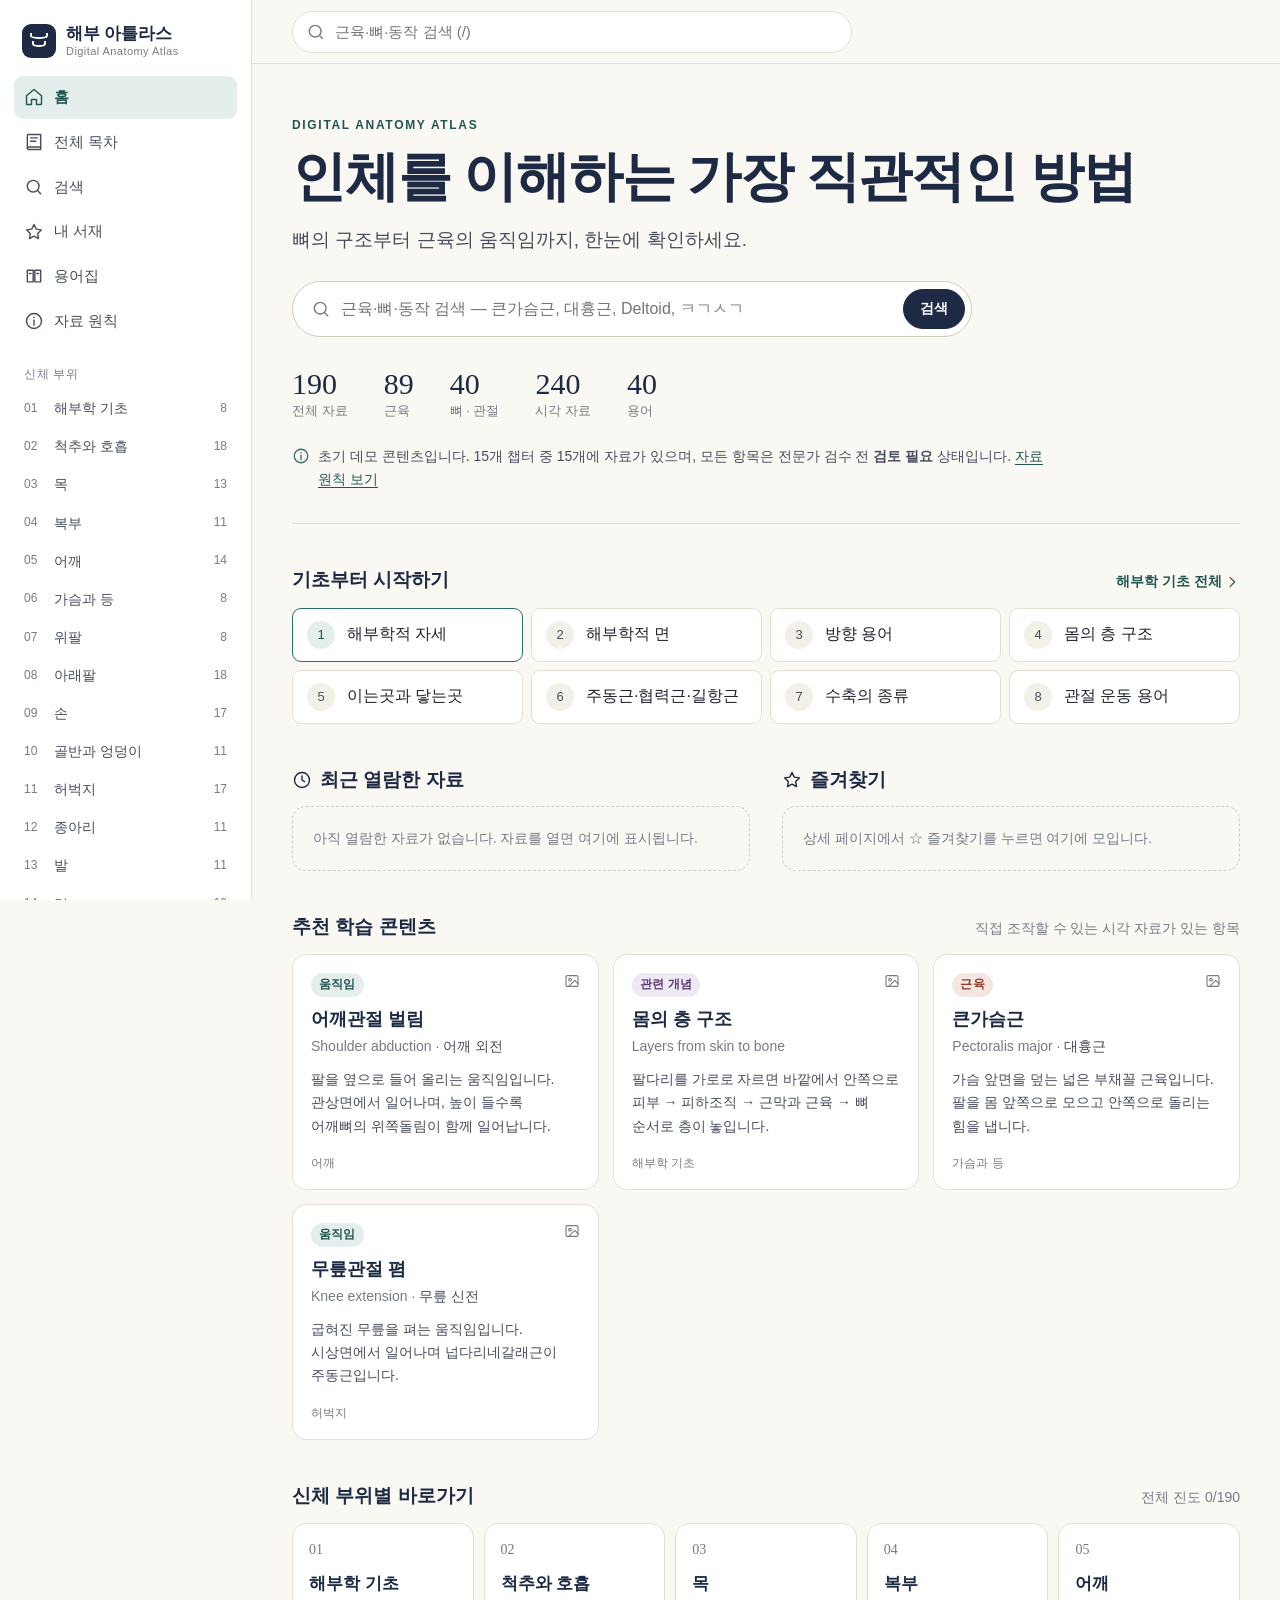
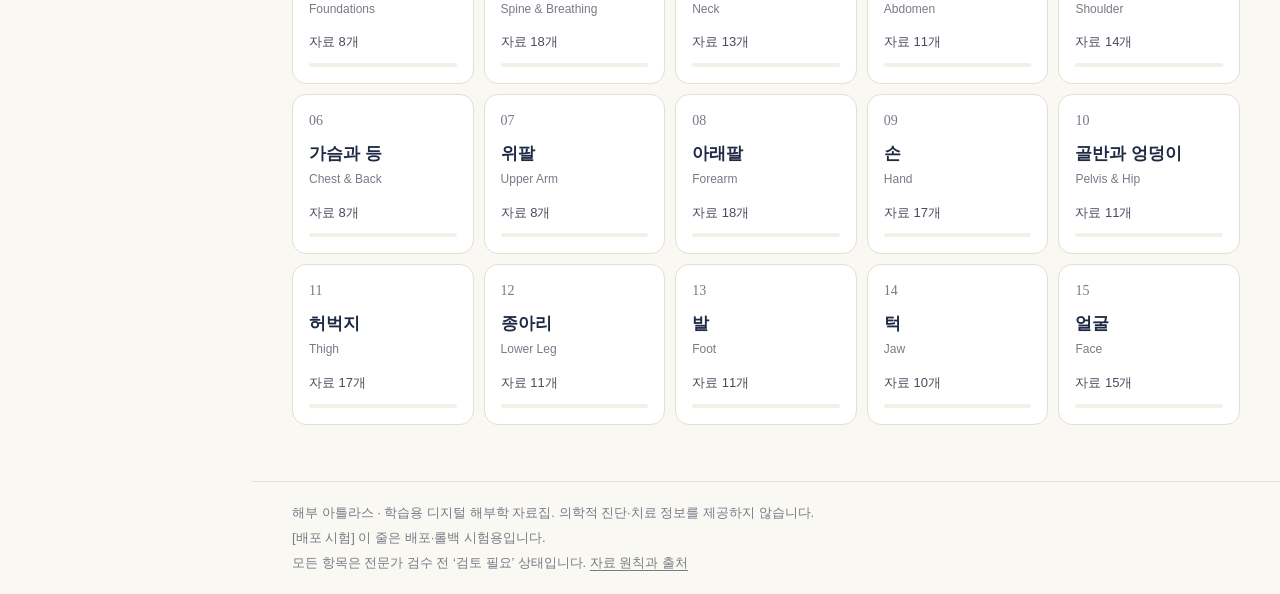
==== commit 7ade32d6: "배포 시험: 바닥글에 시험 문구 추가" ====
--- a/index.html
+++ b/index.html
@@ -39,6 +39,7 @@
       </main>
       <footer class="footer">
         <p>해부 아틀라스 · 학습용 디지털 해부학 자료집. 의학적 진단·치료 정보를 제공하지 않습니다.</p>
+        <p data-deploy-test>[배포 시험] 이 줄은 배포·롤백 시험용입니다.</p>
         <p>모든 항목은 전문가 검수 전 ‘검토 필요’ 상태입니다. <a href="#/about">자료 원칙과 출처</a></p>
       </footer>
     </div>
--- a/assets/css/app.css
+++ b/assets/css/app.css
@@ -691,3 +691,47 @@
 .plate-labels-wrap { margin-top: 8px; }
 .plate-zoom { font-size: 12px; color: var(--muted); margin-left: auto; }
 @media (min-width: 1024px) { .plate-zoom { display: none; } }
+.mgroup { font-size: 13px; color: var(--accent-ink); font-weight: 600; margin-bottom: 4px; }
+.na { margin-top: 4px; }
+
+/* ---------- 3D 움직임 시뮬레이션 ---------- */
+.mo { border: 1px solid var(--accent); border-radius: var(--radius); background: var(--surface); padding: 12px 14px; display: grid; gap: 10px; }
+.mo-head { display: flex; flex-wrap: wrap; align-items: center; gap: 8px 12px; }
+.mo-pick { display: flex; align-items: center; gap: 8px; font-weight: 700; color: var(--navy); flex-wrap: wrap; }
+.mo-pick select { min-width: 0; max-width: 100%; font-weight: 400; }
+.mo-badge { font-size: 12px; font-weight: 600; padding: 2px 8px; border-radius: 6px; background: var(--warn-bg); color: var(--warn-ink); }
+.mo-body { display: grid; gap: 10px; }
+.mo-pct { font-variant-numeric: tabular-nums; min-width: 42px; font-weight: 700; color: var(--navy); }
+.mo-legend { display: flex; flex-wrap: wrap; gap: 6px 14px; font-size: 13px; color: var(--ink-2); align-items: center; }
+.mo-legend label { display: inline-flex; align-items: center; gap: 6px; cursor: pointer; }
+.mo-legend i, .mo-table i.dot { display: inline-block; width: 12px; height: 12px; border-radius: 3px; }
+.mo-legend input { accent-color: var(--accent); }
+.mo-legend-note { color: var(--muted); font-size: 12px; }
+.mo-info { display: grid; grid-template-columns: minmax(0, 1fr); gap: 8px; }
+.mo-angles { display: flex; flex-wrap: wrap; gap: 6px; }
+.mo-angles span { display: inline-flex; gap: 6px; align-items: baseline; background: var(--surface-2); border-radius: 8px; padding: 4px 10px; font-size: 13px; color: var(--ink-2); }
+.mo-angles b { color: var(--navy); font-variant-numeric: tabular-nums; }
+.mo-phase, .mo-kin { font-size: 14px; color: var(--ink-2); }
+.mo-phase-t { font-weight: 700; color: var(--navy); font-size: 13px; }
+.mo-kin { border-left: 3px solid var(--accent); padding-left: 10px; }
+.mo-table-wrap { overflow-x: auto; }
+.mo-table { width: 100%; border-collapse: collapse; font-size: 13px; }
+.mo-table th { text-align: left; color: var(--muted); font-weight: 600; font-size: 12px; padding: 6px 8px; background: var(--surface-2); white-space: nowrap; }
+.mo-table td { padding: 6px 8px; border-top: 1px solid var(--line); vertical-align: top; color: var(--ink-2); }
+.mo-table td:nth-child(3) { white-space: nowrap; font-variant-numeric: tabular-nums; }
+.mo-table i.dot { margin-right: 6px; vertical-align: -1px; }
+.linklike { border: 0; background: none; padding: 0; color: var(--navy); font-weight: 600; cursor: pointer; text-align: left; font-size: 13px; }
+.linklike:hover { text-decoration: underline; }
+.mo-card { margin-top: 4px; padding: 8px 10px; background: var(--surface-2); border-radius: 8px; font-size: 13px; }
+.mo-card .eyebrow { margin-bottom: 2px; }
+.mo-disclaimer { margin-top: 0; }
+.v3d-nomesh { margin-bottom: 10px; }
+button.text-link { border: 0; background: none; padding: 0; cursor: pointer; }
+
+.prov-region{background:#FFF4E5;color:#8A4B00;border:1px solid #E0A84E}
+
+/* 미리보기 사이트 안내 띠 · 버전 표시 */
+.preview-bar { position: sticky; top: 0; z-index: 60; display: flex; flex-wrap: wrap; align-items: center; gap: 4px 12px; padding: 8px 16px; background: #FFF4E5; color: #8A4B00; border-bottom: 1px solid #E0A84E; font-size: 13px; }
+.preview-bar strong { background: #8A4B00; color: #fff; border-radius: 6px; padding: 1px 8px; }
+.preview-bar a { margin-left: auto; text-decoration: underline; text-underline-offset: 3px; color: inherit; }
+.footer .version { font-size: 12px; opacity: .8; }
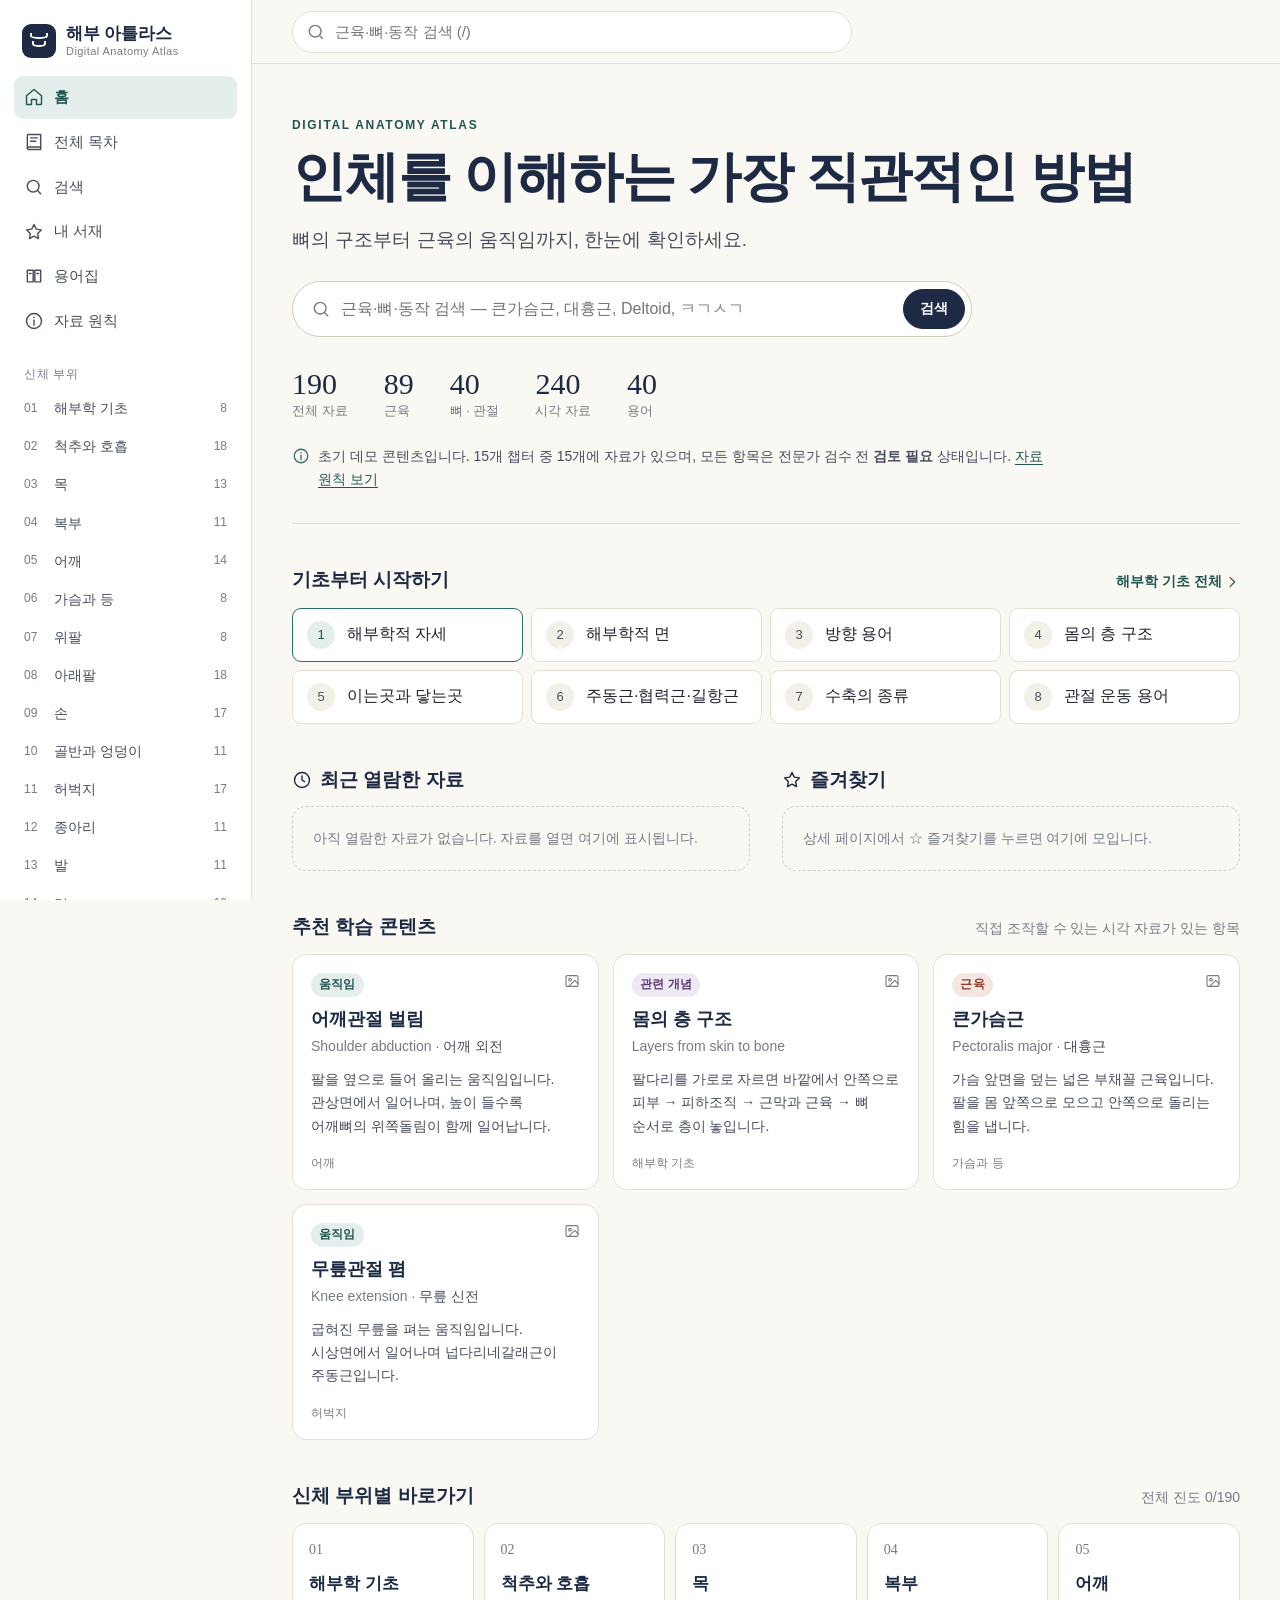
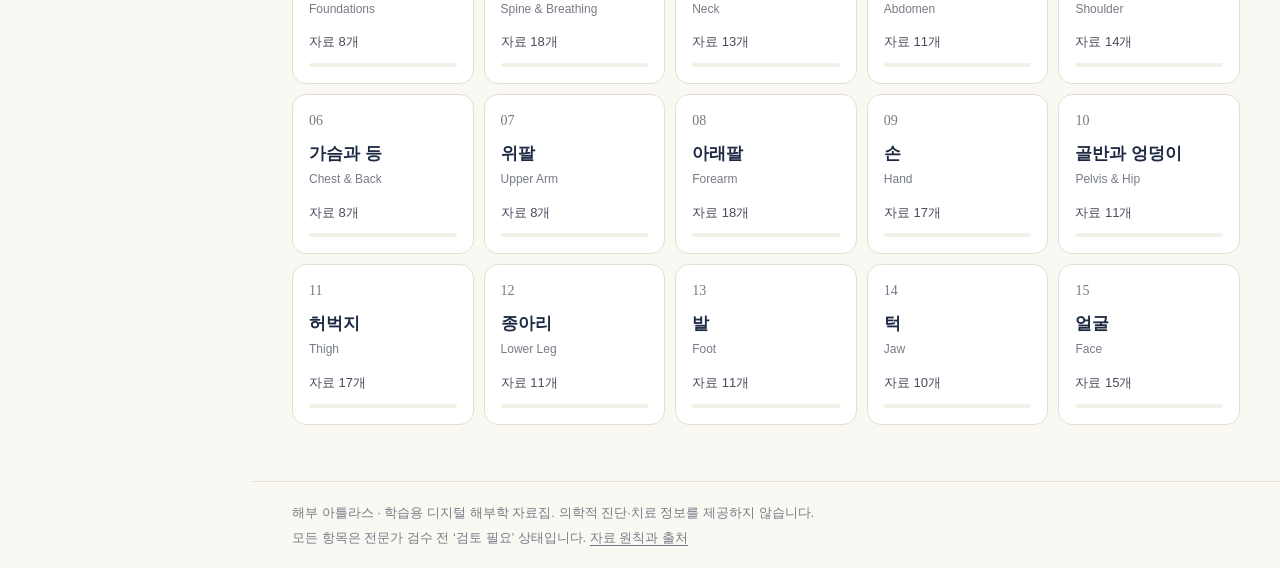
==== commit ba0f3ca2: "롤백: 공개 사이트를 v1.0 내용으로 되돌림 (v1.2)" ====
--- a/index.html
+++ b/index.html
@@ -39,7 +39,6 @@
       </main>
       <footer class="footer">
         <p>해부 아틀라스 · 학습용 디지털 해부학 자료집. 의학적 진단·치료 정보를 제공하지 않습니다.</p>
-        <p data-deploy-test>[배포 시험] 이 줄은 배포·롤백 시험용입니다.</p>
         <p>모든 항목은 전문가 검수 전 ‘검토 필요’ 상태입니다. <a href="#/about">자료 원칙과 출처</a></p>
       </footer>
     </div>
